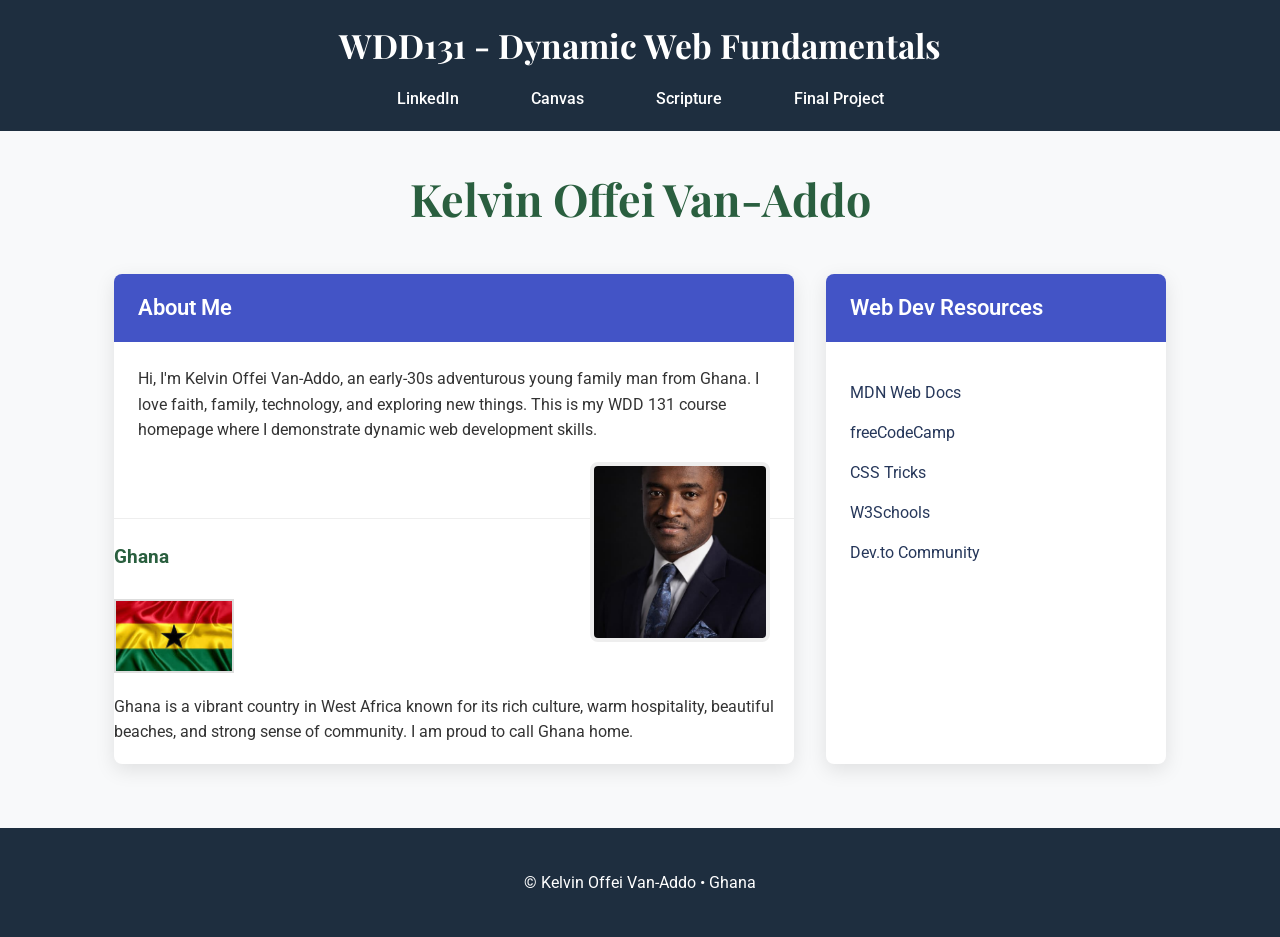
==== index.html @ b70473e5 "stylesheet update" ====
<!DOCTYPE html>
<html lang="en">

<head>
    <meta charset="UTF-8">
    <meta name="viewport" content="width=device-width, initial-scale=1.0">
    <title>WDD 131 – Dynamic Web Fundamentals – Kelvin Offei Van-Addo</title>
    <meta name="description" content="WDD 131 – Dynamic Web Fundamentals. Kelvin Offei Van-Addo.">
    <meta name="author" content="Kelvin Offei Van-Addo">
    <link rel="stylesheet" href="styles/base.css">
    <script src="getdates.js" defer></script>
    <link
        href="https://fonts.googleapis.com/css2?family=Playfair+Display:wght@700&family=Roboto:wght@400;500&display=swap"
        rel="stylesheet">
</head>

<body>
    <header>
        <h1 class="course-title">WDD131 - Dynamic Web Fundamentals</h1>
        <nav>
            <ul>
                <li><a href="https://www.linkedin.com/in/kelvin-o-van-addo-b3ab91188/" target="_blank">LinkedIn</a></li>
                <li><a href="https://byupw.instructure.com/" target="_blank">Canvas</a></li>
                <li><a href="https://www.churchofjesuschrist.org/study/scriptures/bofm/alma/37?lang=eng&id=p37#p37"
                        target="_blank">Scripture</a></li>
                <li><a href="#">Final Project</a></li>
            </ul>
        </nav>
    </header>

    <main>
        <h2 class="name">Kelvin Offei Van-Addo</h2>

        <div class="content-grid">
            <!-- Left Card - About Me -->
            <section class="card about-card">
                <div class="card-header">About Me</div>
                <div class="card-body">
                    <p>Hi, I'm Kelvin Offei Van-Addo, an early-30s adventurous young family man from Ghana. I love
                        faith, family, technology, and exploring new things. This is my WDD 131 course homepage where I
                        demonstrate dynamic web development skills.</p>

                    <img src="images/myself.jpg" alt="Kelvin Offei Van-Addo" class="profile-img">
                </div>

                <!-- Location Section -->
                <div class="location-section">
                    <h3>Ghana</h3>
                    <img src="images/ghana_flag.jpg" alt="Ghana Flag" class="flag-img">
                    <p>Ghana is a vibrant country in West Africa known for its rich culture, warm hospitality, beautiful
                        beaches, and strong sense of community. I am proud to call Ghana home.</p>
                </div>
            </section>

            <!-- Right Card - Resources -->
            <section class="card resources-card">
                <div class="card-header">Web Dev Resources</div>
                <div class="card-body">
                    <ul>
                        <li><a href="https://developer.mozilla.org/" target="_blank">MDN Web Docs</a></li>
                        <li><a href="https://www.freecodecamp.org/" target="_blank">freeCodeCamp</a></li>
                        <li><a href="https://css-tricks.com/" target="_blank">CSS Tricks</a></li>
                        <li><a href="https://www.w3schools.com/" target="_blank">W3Schools</a></li>
                        <li><a href="https://dev.to/" target="_blank">Dev.to Community</a></li>
                    </ul>
                </div>
            </section>
        </div>
    </main>

    <footer>
        <p>&copy; <span id="currentyear"></span> Kelvin Offei Van-Addo • Ghana</p>
        <p id="lastModified"></p>
    </footer>
</body>

</html>
---- styles/base.css ----
:root {
    --green-dark: #1e2e3f;
    --green-header: #2a5f3f;
    --green-accent: #4354c6;
}

* {
    margin: 0;
    padding: 0;
    box-sizing: border-box;
}

body {
    font-family: 'Roboto', sans-serif;
    background-color: #f8f9fa;
    color: #333;
    line-height: 1.6;
}

header {
    background-color: var(--green-dark);
    color: white;
    text-align: center;
    padding: 1.2rem 0;
}

.course-title {
    font-family: 'Playfair Display', serif;
    font-size: 2.1rem;
    margin-bottom: 0.8rem;
}

nav ul {
    list-style: none;
    display: flex;
    justify-content: center;
    gap: 2.5rem;
    flex-wrap: wrap;
}

nav a {
    color: white;
    text-decoration: none;
    font-weight: 500;
    padding: 0.5rem 1rem;
    transition: color 0.3s;
}

nav a:hover {
    color: #ffd700;
}

.name {
    text-align: center;
    font-family: 'Playfair Display', serif;
    font-size: 2.8rem;
    color: var(--green-header);
    margin: 2rem 0 2.5rem;
}

.content-grid {
    max-width: 1100px;
    margin: 0 auto;
    padding: 0 1.5rem;
    display: grid;
    grid-template-columns: 2fr 1fr;
    gap: 2rem;
}

.card {
    background: white;
    border-radius: 8px;
    box-shadow: 0 6px 20px rgba(0, 0, 0, 0.1);
    overflow: hidden;
}

.card-header {
    background-color: var(--green-accent);
    color: white;
    padding: 1rem 1.5rem;
    font-size: 1.4rem;
    font-weight: 600;
}

.card-body {
    padding: 1.5rem;
}

.about-card p {
    margin-bottom: 1.2rem;
}

.profile-img {
    float: right;
    width: 180px;
    height: 180px;
    object-fit: cover;
    border-radius: 8px;
    margin: 0 0 1rem 1.5rem;
    border: 4px solid #eee;
}

.location-section {
    margin-top: 2rem;
    padding-top: 1.5rem;
    border-top: 1px solid #eee;
}

.location-section h3 {
    margin-bottom: 0.8rem;
    color: var(--green-header);
}

.flag-img {
    width: 120px;
    height: auto;
    border: 2px solid #ddd;
    margin: 0.8rem 0;
}

.resources-card ul {
    list-style: none;
}

.resources-card li {
    margin: 0.9rem 0;
}

.resources-card a {
    color: #26375a;
    text-decoration: none;
}

.resources-card a:hover {
    text-decoration: underline;
    color: var(--green-accent);
}

footer {
    background-color: var(--green-dark);
    color: white;
    text-align: center;
    padding: 2rem 1rem;
    margin-top: 4rem;
}

footer p {
    margin: 0.6rem 0;
}

/* Responsive */
@media (max-width: 768px) {
    .content-grid {
        grid-template-columns: 1fr;
    }

    nav ul {
        gap: 1.5rem;
    }
}
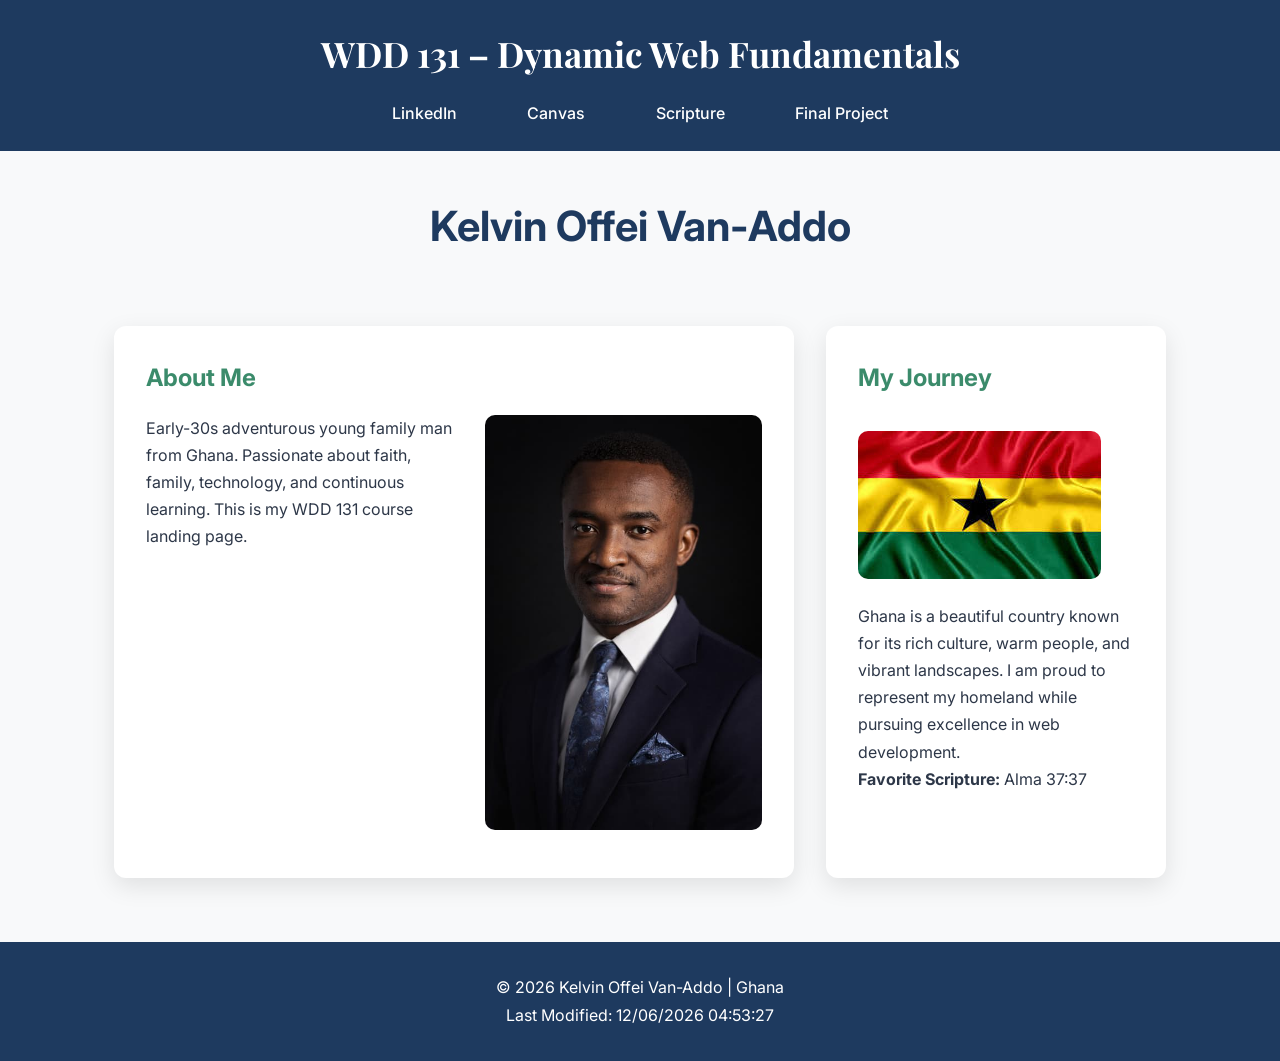
==== commit 4f464eba: "redid everything" ====
--- a/index.html
+++ b/index.html
@@ -5,18 +5,20 @@
     <meta charset="UTF-8">
     <meta name="viewport" content="width=device-width, initial-scale=1.0">
     <title>WDD 131 – Dynamic Web Fundamentals – Kelvin Offei Van-Addo</title>
-    <meta name="description" content="WDD 131 – Dynamic Web Fundamentals. Kelvin Offei Van-Addo.">
+    <meta name="description"
+        content="WDD 131 – Dynamic Web Fundamentals. Kelvin Offei Van-Addo. Personal course homepage for an adventurous young family man learning dynamic web development.">
     <meta name="author" content="Kelvin Offei Van-Addo">
+
     <link rel="stylesheet" href="styles/base.css">
-    <script src="getdates.js" defer></script>
+    <script src="scripts/getdates.js" defer></script>
     <link
-        href="https://fonts.googleapis.com/css2?family=Playfair+Display:wght@700&family=Roboto:wght@400;500&display=swap"
+        href="https://fonts.googleapis.com/css2?family=Inter:wght@400;500;600&family=Playfair+Display:wght@700&display=swap"
         rel="stylesheet">
 </head>
 
 <body>
     <header>
-        <h1 class="course-title">WDD131 - Dynamic Web Fundamentals</h1>
+        <span id="course-title">WDD 131 – Dynamic Web Fundamentals</span>
         <nav>
             <ul>
                 <li><a href="https://www.linkedin.com/in/kelvin-o-van-addo-b3ab91188/" target="_blank">LinkedIn</a></li>
@@ -29,47 +31,26 @@
     </header>
 
     <main>
-        <h2 class="name">Kelvin Offei Van-Addo</h2>
+        <h1>Kelvin Offei Van-Addo</h1>
 
-        <div class="content-grid">
-            <!-- Left Card - About Me -->
-            <section class="card about-card">
-                <div class="card-header">About Me</div>
-                <div class="card-body">
-                    <p>Hi, I'm Kelvin Offei Van-Addo, an early-30s adventurous young family man from Ghana. I love
-                        faith, family, technology, and exploring new things. This is my WDD 131 course homepage where I
-                        demonstrate dynamic web development skills.</p>
+        <section class="card">
+            <h2>About Me</h2>
+            <img src="images/myself.jpg" alt="Kelvin Offei Van-Addo" class="profile-img">
+            <p>Early-30s adventurous young family man from Ghana. Passionate about faith, family, technology, and
+                continuous learning. This is my WDD 131 course landing page.</p>
+        </section>
 
-                    <img src="images/myself.jpg" alt="Kelvin Offei Van-Addo" class="profile-img">
-                </div>
-
-                <!-- Location Section -->
-                <div class="location-section">
-                    <h3>Ghana</h3>
-                    <img src="images/ghana_flag.jpg" alt="Ghana Flag" class="flag-img">
-                    <p>Ghana is a vibrant country in West Africa known for its rich culture, warm hospitality, beautiful
-                        beaches, and strong sense of community. I am proud to call Ghana home.</p>
-                </div>
-            </section>
-
-            <!-- Right Card - Resources -->
-            <section class="card resources-card">
-                <div class="card-header">Web Dev Resources</div>
-                <div class="card-body">
-                    <ul>
-                        <li><a href="https://developer.mozilla.org/" target="_blank">MDN Web Docs</a></li>
-                        <li><a href="https://www.freecodecamp.org/" target="_blank">freeCodeCamp</a></li>
-                        <li><a href="https://css-tricks.com/" target="_blank">CSS Tricks</a></li>
-                        <li><a href="https://www.w3schools.com/" target="_blank">W3Schools</a></li>
-                        <li><a href="https://dev.to/" target="_blank">Dev.to Community</a></li>
-                    </ul>
-                </div>
-            </section>
-        </div>
+        <section class="card">
+            <h2>My Journey</h2>
+            <img src="images/ghana_flag.jpg" alt="Ghana Landscape" class="journey-img">
+            <p>Ghana is a beautiful country known for its rich culture, warm people, and vibrant landscapes. I am proud
+                to represent my homeland while pursuing excellence in web development.</p>
+            <p><strong>Favorite Scripture:</strong> Alma 37:37</p>
+        </section>
     </main>
 
     <footer>
-        <p>&copy; <span id="currentyear"></span> Kelvin Offei Van-Addo • Ghana</p>
+        <p>&copy; <span id="currentyear"></span> Kelvin Offei Van-Addo | Ghana</p>
         <p id="lastModified"></p>
     </footer>
 </body>
--- a/styles/base.css
+++ b/styles/base.css
@@ -1,7 +1,6 @@
 :root {
-    --green-dark: #1e2e3f;
-    --green-header: #2a5f3f;
-    --green-accent: #4354c6;
+    --primary: #1e3a5f;
+    --accent: #3b8b6b;
 }
 
 * {
@@ -11,30 +10,32 @@
 }
 
 body {
-    font-family: 'Roboto', sans-serif;
+    font-family: 'Inter', sans-serif;
     background-color: #f8f9fa;
-    color: #333;
-    line-height: 1.6;
+    color: #2d3748;
+    line-height: 1.7;
 }
 
 header {
-    background-color: var(--green-dark);
+    background-color: var(--primary);
     color: white;
     text-align: center;
-    padding: 1.2rem 0;
+    padding: 1.5rem 1rem;
 }
 
-.course-title {
+#course-title {
+    display: block;
     font-family: 'Playfair Display', serif;
-    font-size: 2.1rem;
-    margin-bottom: 0.8rem;
+    font-size: 2.2rem;
+    font-weight: 700;
+    margin-bottom: 1rem;
 }
 
 nav ul {
     list-style: none;
     display: flex;
     justify-content: center;
-    gap: 2.5rem;
+    gap: 2rem;
     flex-wrap: wrap;
 }
 
@@ -42,119 +43,74 @@
     color: white;
     text-decoration: none;
     font-weight: 500;
-    padding: 0.5rem 1rem;
-    transition: color 0.3s;
+    padding: 0.6rem 1.2rem;
+    border-radius: 6px;
+    transition: all 0.3s ease;
 }
 
 nav a:hover {
-    color: #ffd700;
+    background-color: var(--accent);
+    transform: translateY(-2px);
 }
 
-.name {
-    text-align: center;
-    font-family: 'Playfair Display', serif;
-    font-size: 2.8rem;
-    color: var(--green-header);
-    margin: 2rem 0 2.5rem;
-}
-
-.content-grid {
+main {
     max-width: 1100px;
-    margin: 0 auto;
+    margin: 2.5rem auto;
     padding: 0 1.5rem;
     display: grid;
     grid-template-columns: 2fr 1fr;
     gap: 2rem;
 }
 
+h1 {
+    grid-column: 1 / -1;
+    text-align: center;
+    font-size: 2.6rem;
+    color: var(--primary);
+    margin-bottom: 2rem;
+}
+
 .card {
     background: white;
-    border-radius: 8px;
-    box-shadow: 0 6px 20px rgba(0, 0, 0, 0.1);
-    overflow: hidden;
+    border-radius: 12px;
+    padding: 2rem;
+    box-shadow: 0 8px 25px rgba(0, 0, 0, 0.1);
 }
 
-.card-header {
-    background-color: var(--green-accent);
-    color: white;
-    padding: 1rem 1.5rem;
-    font-size: 1.4rem;
-    font-weight: 600;
+.card h2 {
+    color: var(--accent);
+    margin-bottom: 1rem;
 }
 
-.card-body {
-    padding: 1.5rem;
-}
-
-.about-card p {
-    margin-bottom: 1.2rem;
+.profile-img,
+.journey-img {
+    max-width: 100%;
+    border-radius: 10px;
+    margin: 1rem 0;
 }
 
 .profile-img {
     float: right;
-    width: 180px;
-    height: 180px;
-    object-fit: cover;
-    border-radius: 8px;
+    width: 45%;
     margin: 0 0 1rem 1.5rem;
-    border: 4px solid #eee;
-}
-
-.location-section {
-    margin-top: 2rem;
-    padding-top: 1.5rem;
-    border-top: 1px solid #eee;
-}
-
-.location-section h3 {
-    margin-bottom: 0.8rem;
-    color: var(--green-header);
-}
-
-.flag-img {
-    width: 120px;
-    height: auto;
-    border: 2px solid #ddd;
-    margin: 0.8rem 0;
-}
-
-.resources-card ul {
-    list-style: none;
-}
-
-.resources-card li {
-    margin: 0.9rem 0;
-}
-
-.resources-card a {
-    color: #26375a;
-    text-decoration: none;
-}
-
-.resources-card a:hover {
-    text-decoration: underline;
-    color: var(--green-accent);
 }
 
 footer {
-    background-color: var(--green-dark);
+    background-color: var(--primary);
     color: white;
     text-align: center;
     padding: 2rem 1rem;
     margin-top: 4rem;
 }
 
-footer p {
-    margin: 0.6rem 0;
-}
-
 /* Responsive */
 @media (max-width: 768px) {
-    .content-grid {
+    main {
         grid-template-columns: 1fr;
     }
 
-    nav ul {
-        gap: 1.5rem;
+    .profile-img {
+        float: none;
+        width: 100%;
     }
 }
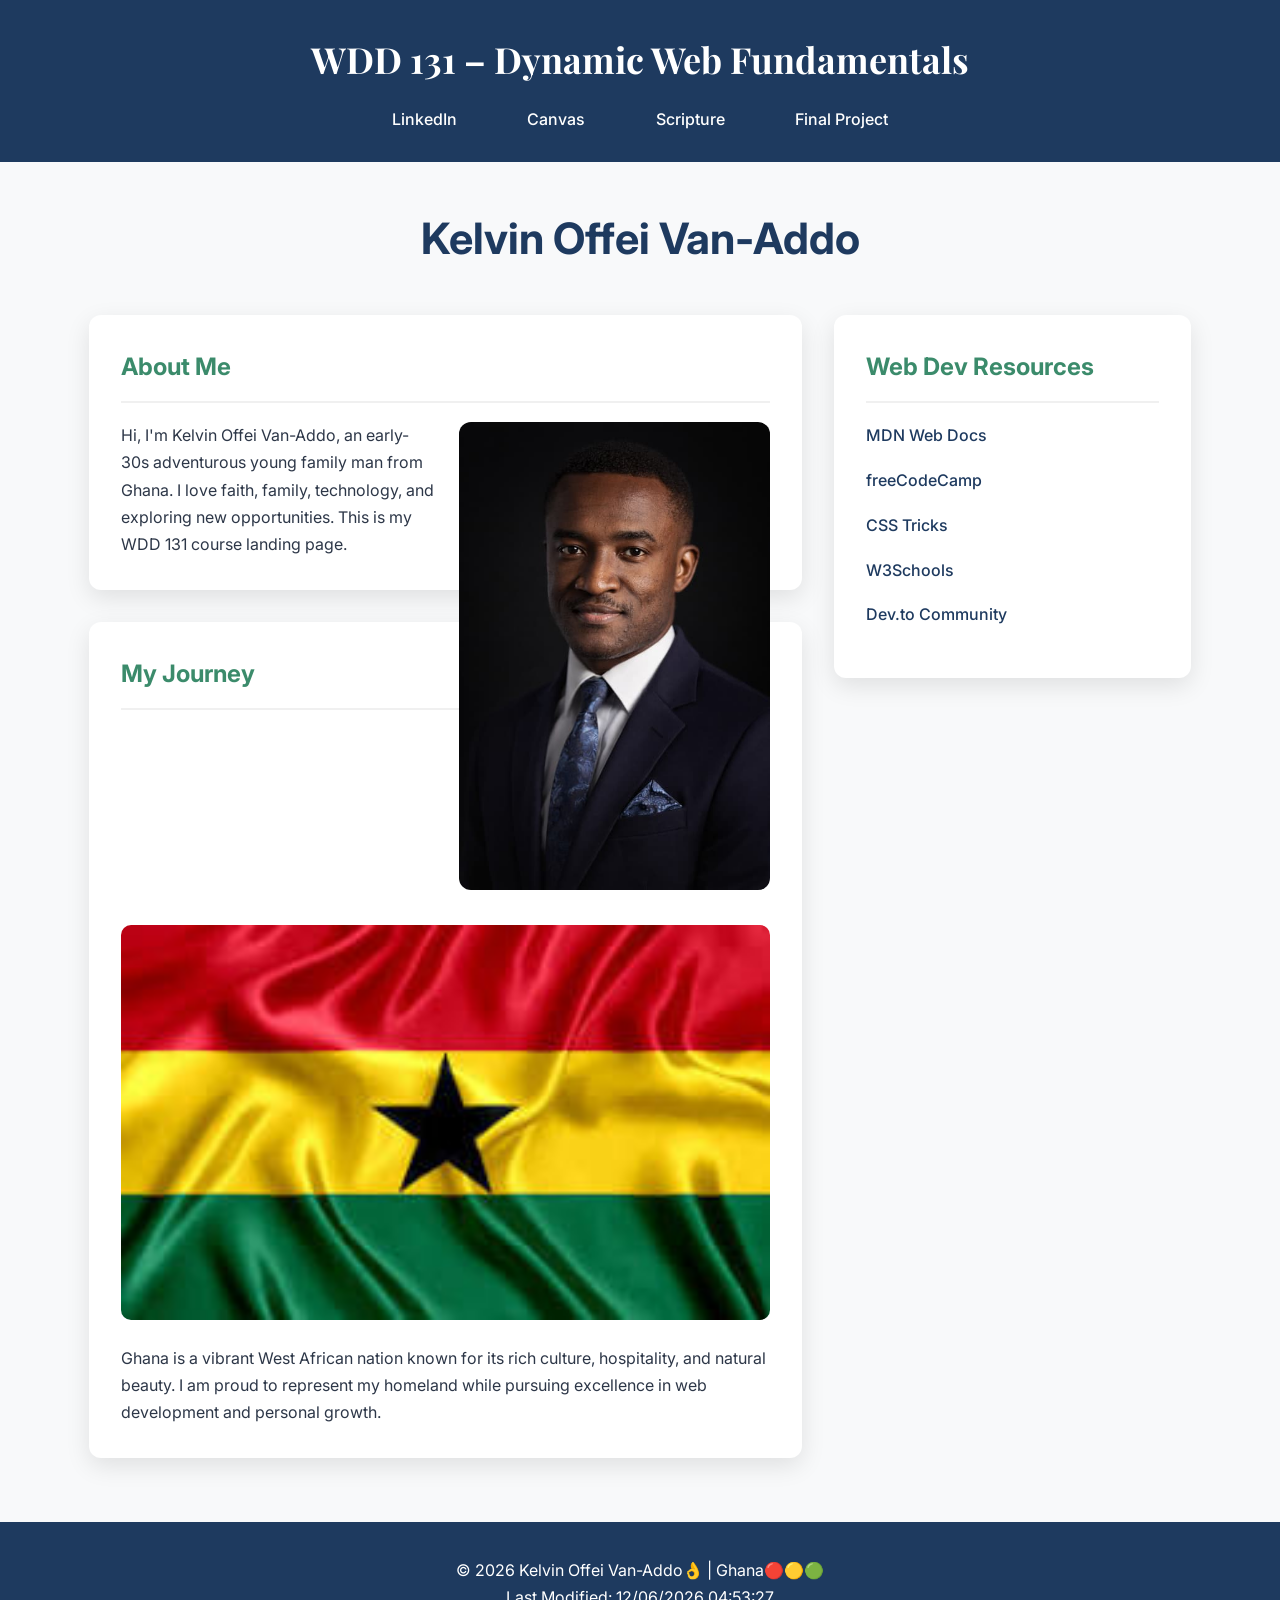
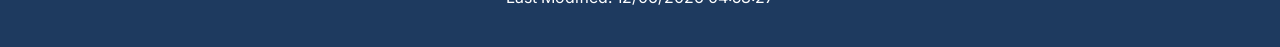
==== commit 79c2e3e6: "redo2" ====
--- a/index.html
+++ b/index.html
@@ -33,24 +33,45 @@
     <main>
         <h1>Kelvin Offei Van-Addo</h1>
 
-        <section class="card">
-            <h2>About Me</h2>
-            <img src="images/myself.jpg" alt="Kelvin Offei Van-Addo" class="profile-img">
-            <p>Early-30s adventurous young family man from Ghana. Passionate about faith, family, technology, and
-                continuous learning. This is my WDD 131 course landing page.</p>
-        </section>
+        <div class="content-grid">
+            <!-- Left Column - Wider -->
+            <div class="left-column">
+                <section class="card">
+                    <h2>About Me</h2>
+                    <img src="images/myself.jpg" alt="Kelvin Offei Van-Addo" class="profile-img">
+                    <p>Hi, I'm Kelvin Offei Van-Addo, an early-30s adventurous young family man from Ghana. I love
+                        faith, family, technology, and exploring new opportunities. This is my WDD 131 course landing
+                        page.</p>
+                </section>
 
-        <section class="card">
-            <h2>My Journey</h2>
-            <img src="images/ghana_flag.jpg" alt="Ghana Landscape" class="journey-img">
-            <p>Ghana is a beautiful country known for its rich culture, warm people, and vibrant landscapes. I am proud
-                to represent my homeland while pursuing excellence in web development.</p>
-            <p><strong>Favorite Scripture:</strong> Alma 37:37</p>
-        </section>
+                <section class="card">
+                    <h2>My Journey</h2>
+                    <img src="images/ghana_flag.jpg" alt="Ghana Flag" class="journey-img">
+                    <p>Ghana is a vibrant West African nation known for its rich culture, hospitality, and natural
+                        beauty. I am proud to represent my homeland while pursuing excellence in web development and
+                        personal growth.</p>
+                </section>
+                
+            </div>
+
+            <!-- Right Column - Web Dev Resources -->
+            <div class="right-column">
+                <section class="card resources-card">
+                    <h2>Web Dev Resources</h2>
+                    <ul>
+                        <li><a href="https://developer.mozilla.org/" target="_blank">MDN Web Docs</a></li>
+                        <li><a href="https://www.freecodecamp.org/" target="_blank">freeCodeCamp</a></li>
+                        <li><a href="https://css-tricks.com/" target="_blank">CSS Tricks</a></li>
+                        <li><a href="https://www.w3schools.com/" target="_blank">W3Schools</a></li>
+                        <li><a href="https://dev.to/" target="_blank">Dev.to Community</a></li>
+                    </ul>
+                </section>
+            </div>
+        </div>
     </main>
 
     <footer>
-        <p>&copy; <span id="currentyear"></span> Kelvin Offei Van-Addo | Ghana</p>
+        <p>&copy; <span id="currentyear"></span> Kelvin Offei Van-Addo👌 | Ghana🔴🟡🟢</p>
         <p id="lastModified"></p>
     </footer>
 </body>
--- a/styles/base.css
+++ b/styles/base.css
@@ -20,13 +20,13 @@
     background-color: var(--primary);
     color: white;
     text-align: center;
-    padding: 1.5rem 1rem;
+    padding: 1.8rem 1rem;
 }
 
 #course-title {
     display: block;
     font-family: 'Playfair Display', serif;
-    font-size: 2.2rem;
+    font-size: 2.25rem;
     font-weight: 700;
     margin-bottom: 1rem;
 }
@@ -54,20 +54,22 @@
 }
 
 main {
-    max-width: 1100px;
+    max-width: 1150px;
     margin: 2.5rem auto;
     padding: 0 1.5rem;
+}
+
+h1 {
+    text-align: center;
+    font-size: 2.7rem;
+    color: var(--primary);
+    margin-bottom: 2.5rem;
+}
+
+.content-grid {
     display: grid;
     grid-template-columns: 2fr 1fr;
     gap: 2rem;
-}
-
-h1 {
-    grid-column: 1 / -1;
-    text-align: center;
-    font-size: 2.6rem;
-    color: var(--primary);
-    margin-bottom: 2rem;
 }
 
 .card {
@@ -75,42 +77,69 @@
     border-radius: 12px;
     padding: 2rem;
     box-shadow: 0 8px 25px rgba(0, 0, 0, 0.1);
+    margin-bottom: 2rem;
+}
+
+.card:last-child {
+    margin-bottom: 0;
 }
 
 .card h2 {
     color: var(--accent);
-    margin-bottom: 1rem;
+    margin-bottom: 1.2rem;
+    padding-bottom: 0.8rem;
+    border-bottom: 2px solid #f0f0f0;
 }
 
-.profile-img,
+.profile-img {
+    float: right;
+    width: 48%;
+    margin: 0 0 1.2rem 1.5rem;
+    border-radius: 12px;
+}
+
 .journey-img {
-    max-width: 100%;
+    width: 100%;
     border-radius: 10px;
     margin: 1rem 0;
 }
 
-.profile-img {
-    float: right;
-    width: 45%;
-    margin: 0 0 1rem 1.5rem;
+.resources-card ul {
+    list-style: none;
+}
+
+.resources-card li {
+    margin: 1.1rem 0;
+}
+
+.resources-card a {
+    color: var(--primary);
+    text-decoration: none;
+    font-weight: 500;
+}
+
+.resources-card a:hover {
+    color: var(--accent);
+    text-decoration: underline;
 }
 
 footer {
     background-color: var(--primary);
     color: white;
     text-align: center;
-    padding: 2rem 1rem;
+    padding: 2.2rem 1rem;
     margin-top: 4rem;
 }
 
 /* Responsive */
 @media (max-width: 768px) {
-    main {
+    .content-grid {
         grid-template-columns: 1fr;
     }
 
     .profile-img {
         float: none;
         width: 100%;
+        margin: 1rem 0;
     }
 }
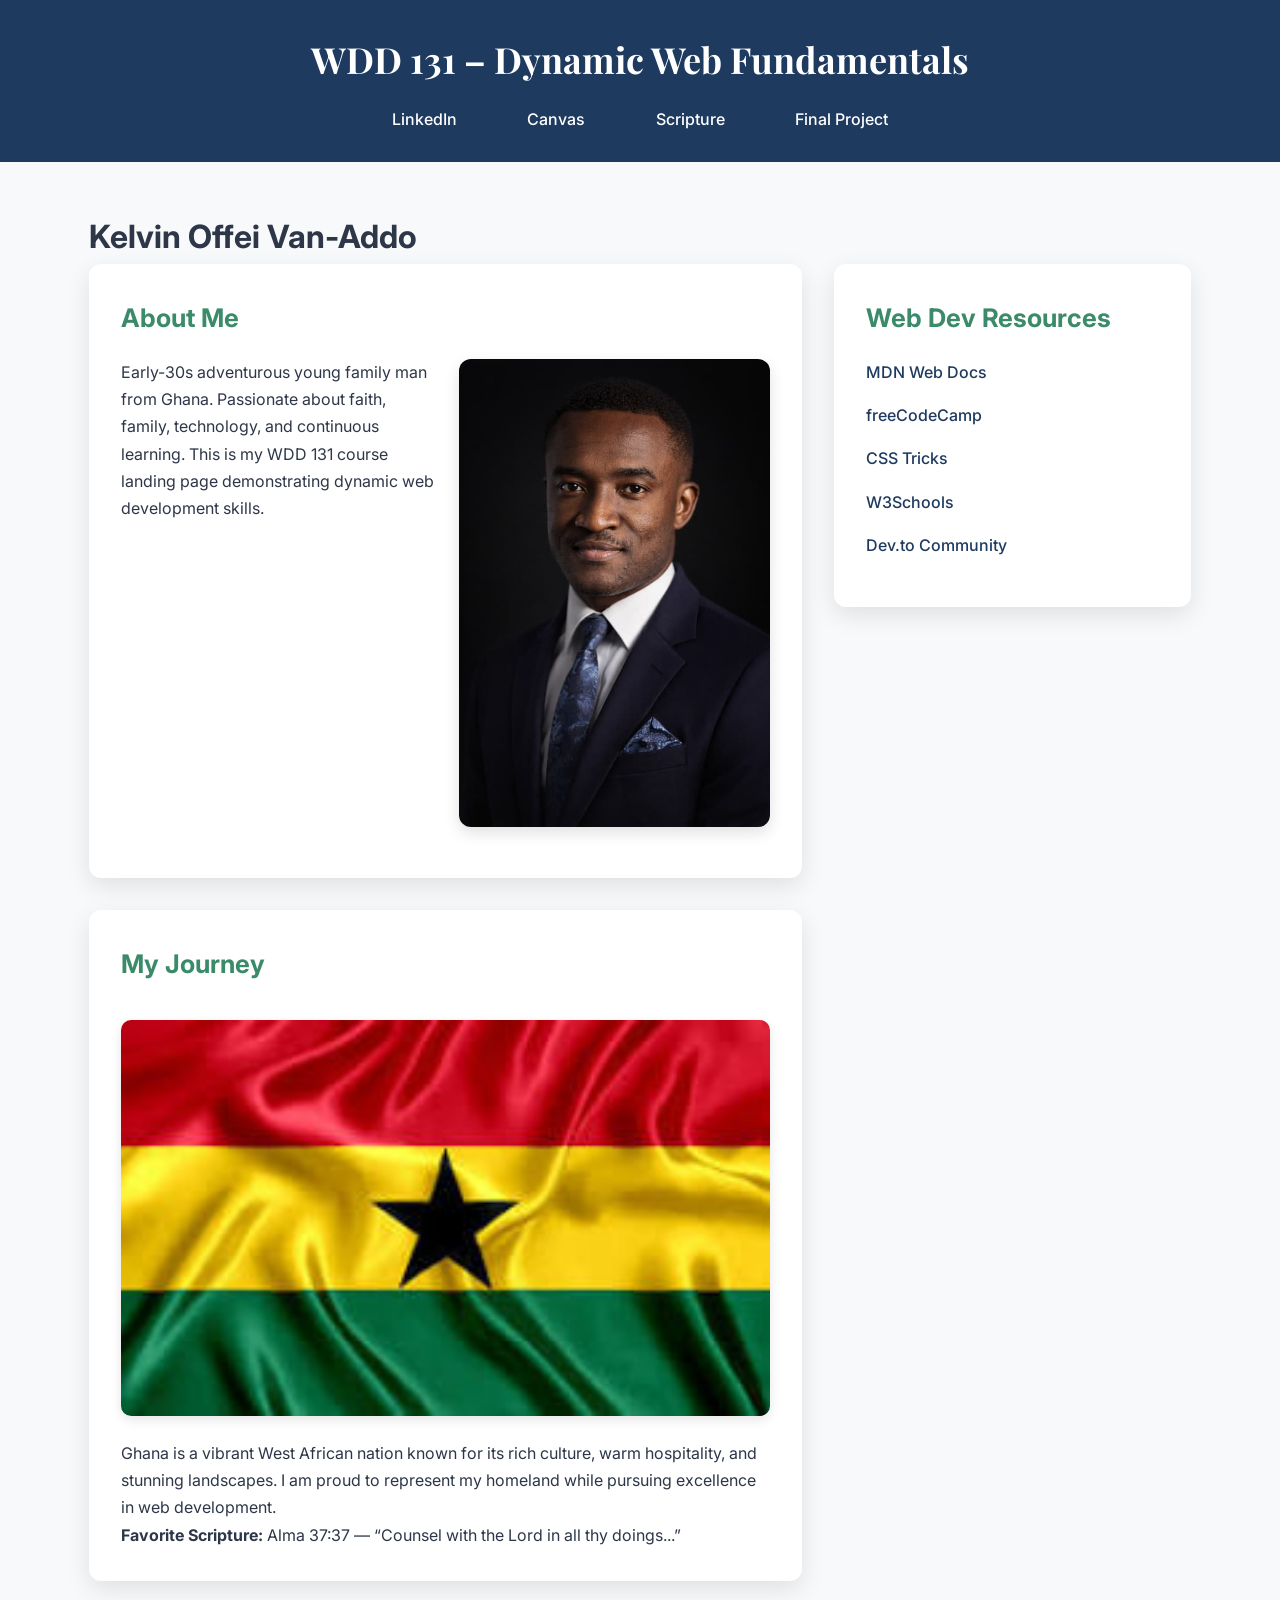
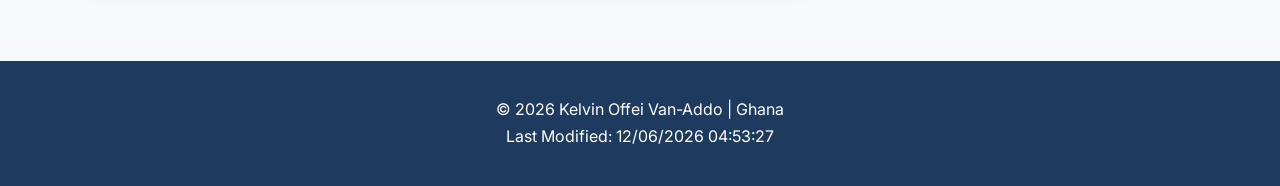
==== commit 7c53df29: "again" ====
--- a/index.html
+++ b/index.html
@@ -6,7 +6,7 @@
     <meta name="viewport" content="width=device-width, initial-scale=1.0">
     <title>WDD 131 – Dynamic Web Fundamentals – Kelvin Offei Van-Addo</title>
     <meta name="description"
-        content="WDD 131 – Dynamic Web Fundamentals. Kelvin Offei Van-Addo. Personal course homepage for an adventurous young family man learning dynamic web development.">
+        content="WDD 131 – Dynamic Web Fundamentals. Kelvin Offei Van-Addo. Personal course homepage for an adventurous young family man.">
     <meta name="author" content="Kelvin Offei Van-Addo">
 
     <link rel="stylesheet" href="styles/base.css">
@@ -34,27 +34,28 @@
         <h1>Kelvin Offei Van-Addo</h1>
 
         <div class="content-grid">
-            <!-- Left Column - Wider -->
+            <!-- Left Wide Column -->
             <div class="left-column">
-                <section class="card">
+                <section class="card about-card">
                     <h2>About Me</h2>
                     <img src="images/myself.jpg" alt="Kelvin Offei Van-Addo" class="profile-img">
-                    <p>Hi, I'm Kelvin Offei Van-Addo, an early-30s adventurous young family man from Ghana. I love
-                        faith, family, technology, and exploring new opportunities. This is my WDD 131 course landing
-                        page.</p>
+                    <p>Early-30s adventurous young family man from Ghana. Passionate about faith, family, technology,
+                        and continuous learning. This is my WDD 131 course landing page demonstrating dynamic web
+                        development skills.</p>
                 </section>
 
-                <section class="card">
+                <section class="card journey-card">
                     <h2>My Journey</h2>
                     <img src="images/ghana_flag.jpg" alt="Ghana Flag" class="journey-img">
-                    <p>Ghana is a vibrant West African nation known for its rich culture, hospitality, and natural
-                        beauty. I am proud to represent my homeland while pursuing excellence in web development and
-                        personal growth.</p>
+                    <p>Ghana is a vibrant West African nation known for its rich culture, warm hospitality, and stunning
+                        landscapes. I am proud to represent my homeland while pursuing excellence in web development.
+                    </p>
+                    <p><strong>Favorite Scripture:</strong> Alma 37:37 — “Counsel with the Lord in all thy doings...”
+                    </p>
                 </section>
-                
             </div>
 
-            <!-- Right Column - Web Dev Resources -->
+            <!-- Right Narrow Column - Web Dev Resources -->
             <div class="right-column">
                 <section class="card resources-card">
                     <h2>Web Dev Resources</h2>
@@ -71,7 +72,7 @@
     </main>
 
     <footer>
-        <p>&copy; <span id="currentyear"></span> Kelvin Offei Van-Addo👌 | Ghana🔴🟡🟢</p>
+        <p>&copy; <span id="currentyear"></span> Kelvin Offei Van-Addo | Ghana</p>
         <p id="lastModified"></p>
     </footer>
 </body>
--- a/styles/base.css
+++ b/styles/base.css
@@ -55,15 +55,8 @@
 
 main {
     max-width: 1150px;
-    margin: 2.5rem auto;
+    margin: 3rem auto;
     padding: 0 1.5rem;
-}
-
-h1 {
-    text-align: center;
-    font-size: 2.7rem;
-    color: var(--primary);
-    margin-bottom: 2.5rem;
 }
 
 .content-grid {
@@ -72,36 +65,40 @@
     gap: 2rem;
 }
 
+.left-column {
+    display: flex;
+    flex-direction: column;
+    gap: 2rem;
+}
+
 .card {
     background: white;
     border-radius: 12px;
     padding: 2rem;
     box-shadow: 0 8px 25px rgba(0, 0, 0, 0.1);
-    margin-bottom: 2rem;
-}
-
-.card:last-child {
-    margin-bottom: 0;
 }
 
 .card h2 {
     color: var(--accent);
     margin-bottom: 1.2rem;
-    padding-bottom: 0.8rem;
-    border-bottom: 2px solid #f0f0f0;
+    font-size: 1.6rem;
 }
 
 .profile-img {
     float: right;
     width: 48%;
+    height: auto;
+    border-radius: 12px;
     margin: 0 0 1.2rem 1.5rem;
-    border-radius: 12px;
+    box-shadow: 0 6px 15px rgba(0, 0, 0, 0.12);
 }
 
 .journey-img {
     width: 100%;
+    height: auto;
     border-radius: 10px;
     margin: 1rem 0;
+    box-shadow: 0 4px 12px rgba(0, 0, 0, 0.1);
 }
 
 .resources-card ul {
@@ -109,7 +106,7 @@
 }
 
 .resources-card li {
-    margin: 1.1rem 0;
+    margin: 1rem 0;
 }
 
 .resources-card a {
@@ -128,7 +125,7 @@
     color: white;
     text-align: center;
     padding: 2.2rem 1rem;
-    margin-top: 4rem;
+    margin-top: 5rem;
 }
 
 /* Responsive */
@@ -140,6 +137,6 @@
     .profile-img {
         float: none;
         width: 100%;
-        margin: 1rem 0;
+        margin: 0 0 1.5rem 0;
     }
 }
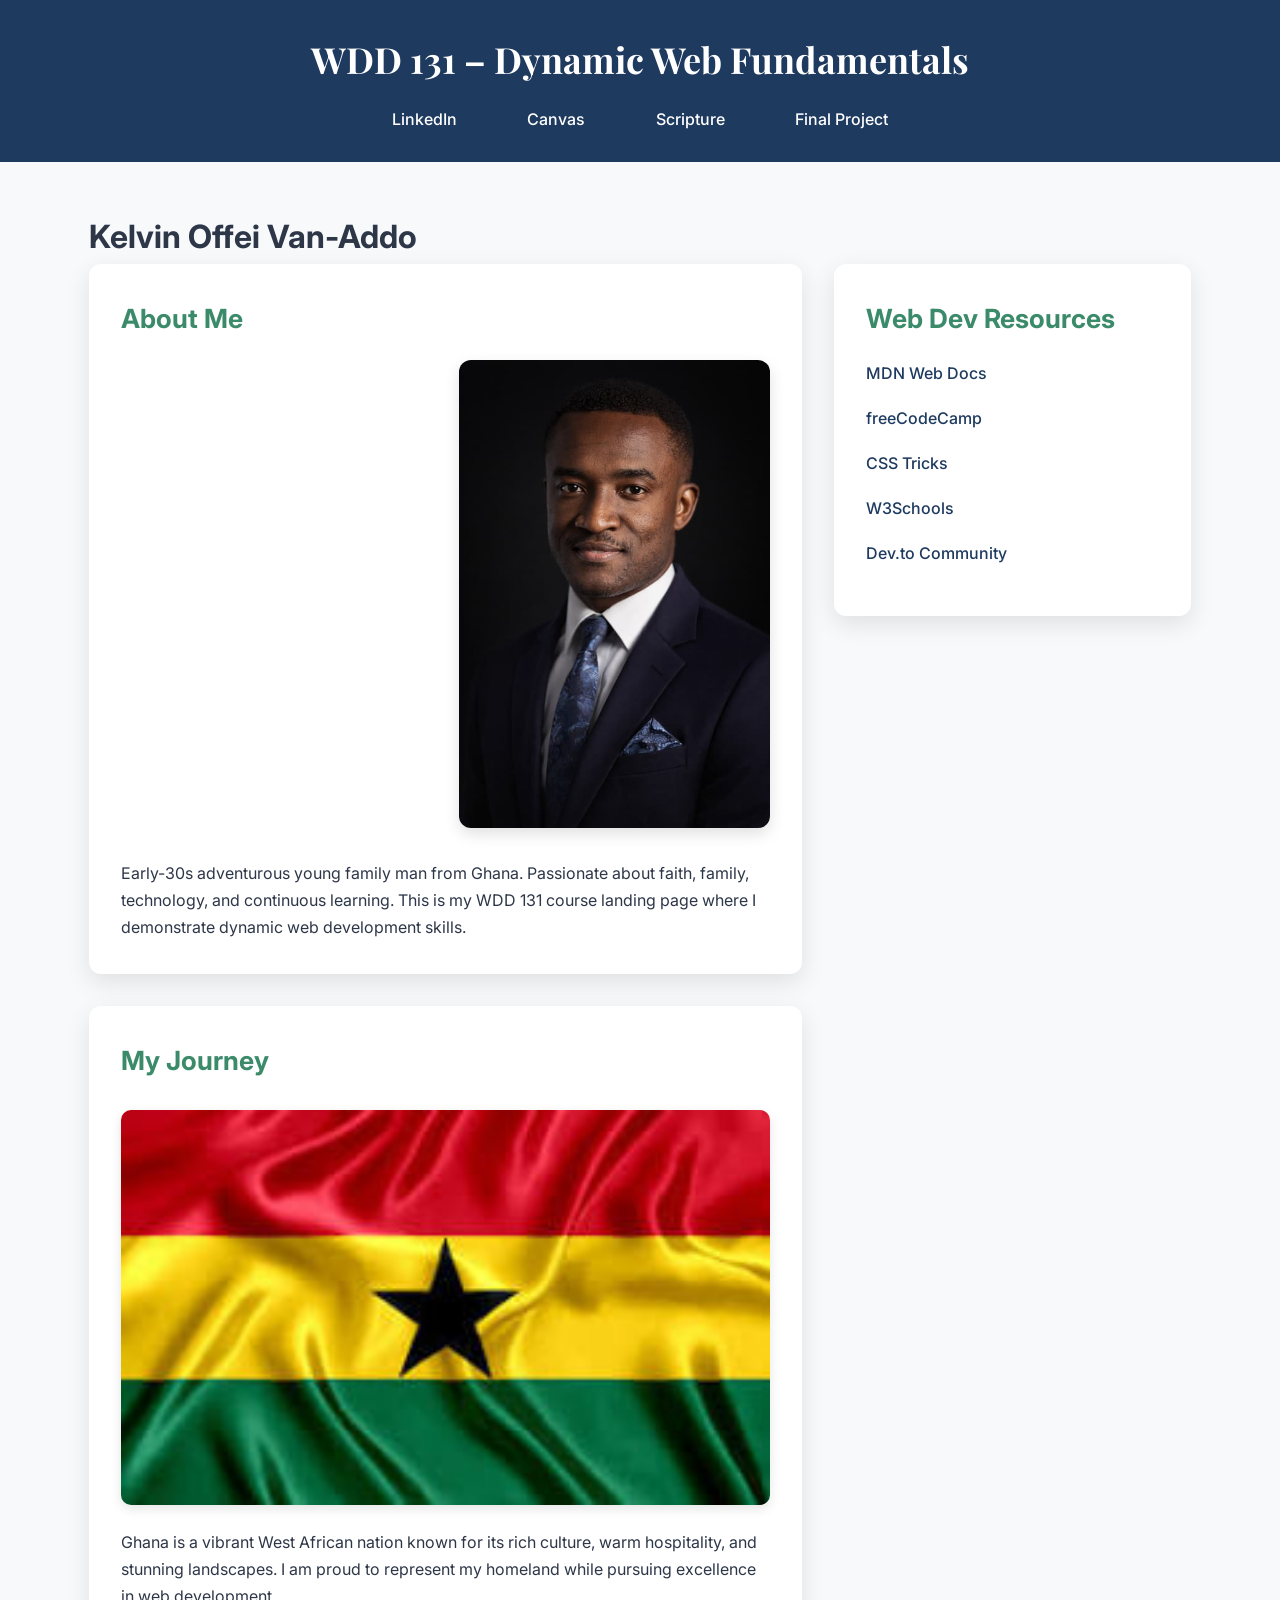
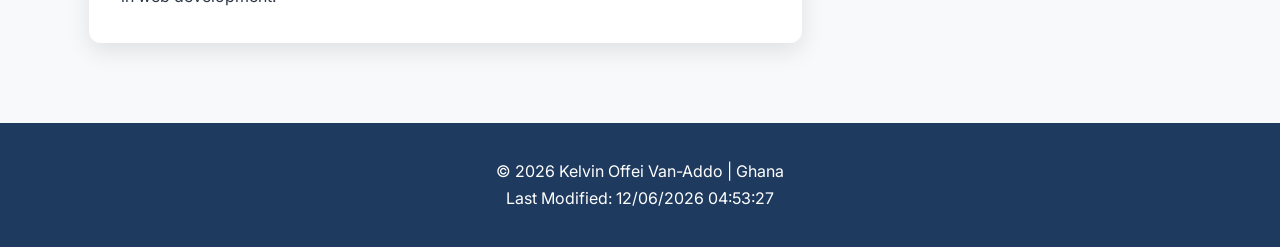
==== commit e1783e2d: "lastly" ====
--- a/index.html
+++ b/index.html
@@ -38,24 +38,26 @@
             <div class="left-column">
                 <section class="card about-card">
                     <h2>About Me</h2>
-                    <img src="images/myself.jpg" alt="Kelvin Offei Van-Addo" class="profile-img">
-                    <p>Early-30s adventurous young family man from Ghana. Passionate about faith, family, technology,
-                        and continuous learning. This is my WDD 131 course landing page demonstrating dynamic web
-                        development skills.</p>
+                    <div class="section-content">
+                        <img src="images/myself.jpg" alt="Kelvin Offei Van-Addo" class="profile-img">
+                        <p>Early-30s adventurous young family man from Ghana. Passionate about faith, family,
+                            technology, and continuous learning. This is my WDD 131 course landing page where I
+                            demonstrate dynamic web development skills.</p>
+                    </div>
                 </section>
 
                 <section class="card journey-card">
                     <h2>My Journey</h2>
-                    <img src="images/ghana_flag.jpg" alt="Ghana Flag" class="journey-img">
-                    <p>Ghana is a vibrant West African nation known for its rich culture, warm hospitality, and stunning
-                        landscapes. I am proud to represent my homeland while pursuing excellence in web development.
-                    </p>
-                    <p><strong>Favorite Scripture:</strong> Alma 37:37 — “Counsel with the Lord in all thy doings...”
-                    </p>
+                    <div class="section-content">
+                        <img src="images/ghana_flag.jpg" alt="Ghana Flag" class="journey-img">
+                        <p>Ghana is a vibrant West African nation known for its rich culture, warm hospitality, and
+                            stunning landscapes. I am proud to represent my homeland while pursuing excellence in web
+                            development.</p>
+                    </div>
                 </section>
             </div>
 
-            <!-- Right Narrow Column - Web Dev Resources -->
+            <!-- Right Narrow Column -->
             <div class="right-column">
                 <section class="card resources-card">
                     <h2>Web Dev Resources</h2>
--- a/styles/base.css
+++ b/styles/base.css
@@ -81,24 +81,30 @@
 .card h2 {
     color: var(--accent);
     margin-bottom: 1.2rem;
-    font-size: 1.6rem;
+    font-size: 1.65rem;
+}
+
+.section-content {
+    display: flex;
+    flex-direction: column;
+    gap: 1rem;
 }
 
 .profile-img {
-    float: right;
     width: 48%;
     height: auto;
     border-radius: 12px;
-    margin: 0 0 1.2rem 1.5rem;
+    align-self: flex-end;
     box-shadow: 0 6px 15px rgba(0, 0, 0, 0.12);
+    margin-bottom: 1rem;
 }
 
 .journey-img {
     width: 100%;
     height: auto;
     border-radius: 10px;
-    margin: 1rem 0;
     box-shadow: 0 4px 12px rgba(0, 0, 0, 0.1);
+    margin: 0.5rem 0;
 }
 
 .resources-card ul {
@@ -106,7 +112,7 @@
 }
 
 .resources-card li {
-    margin: 1rem 0;
+    margin: 1.1rem 0;
 }
 
 .resources-card a {
@@ -135,8 +141,7 @@
     }
 
     .profile-img {
-        float: none;
         width: 100%;
-        margin: 0 0 1.5rem 0;
+        align-self: center;
     }
 }
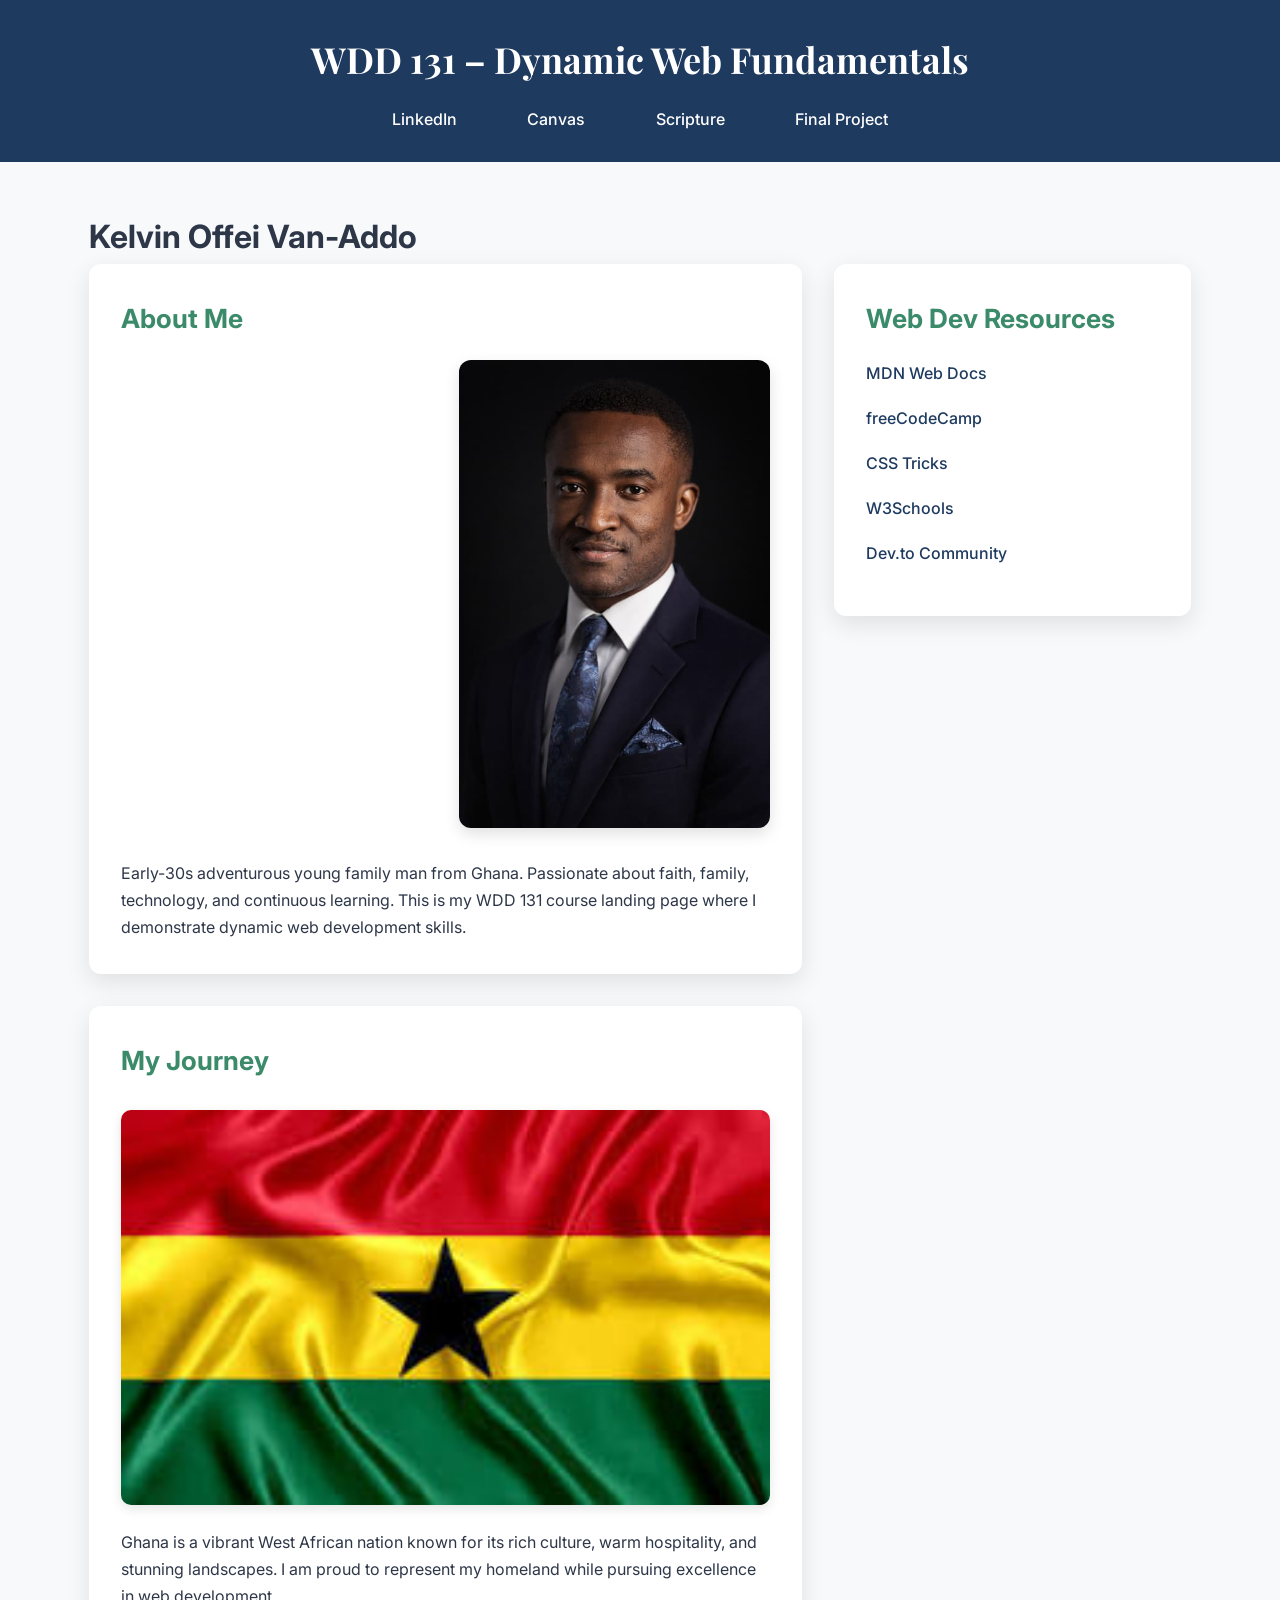
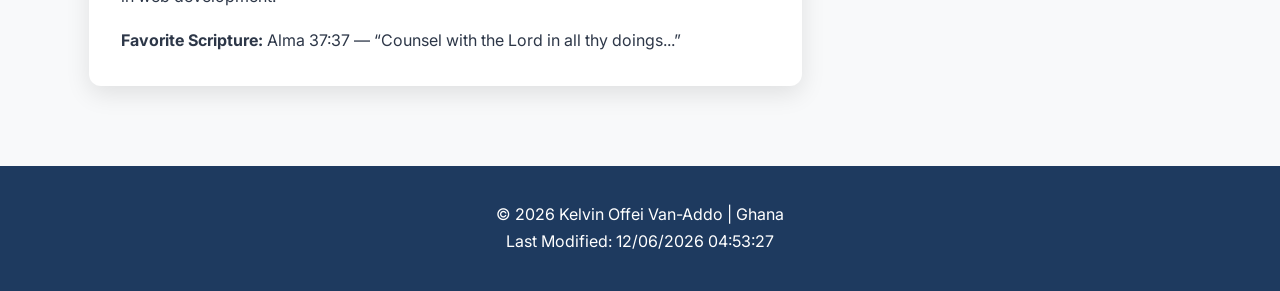
==== commit b87a1383: "finalement" ====
--- a/index.html
+++ b/index.html
@@ -6,14 +6,18 @@
     <meta name="viewport" content="width=device-width, initial-scale=1.0">
     <title>WDD 131 – Dynamic Web Fundamentals – Kelvin Offei Van-Addo</title>
     <meta name="description"
-        content="WDD 131 – Dynamic Web Fundamentals. Kelvin Offei Van-Addo. Personal course homepage for an adventurous young family man.">
+        content="WDD 131 – Dynamic Web Fundamentals. Kelvin Offei Van-Addo. Personal course homepage for an adventurous young family man learning dynamic web development.">
     <meta name="author" content="Kelvin Offei Van-Addo">
+
+    <!-- Google Fonts Preconnect (Required) -->
+    <link rel="preconnect" href="https://fonts.googleapis.com">
+    <link rel="preconnect" href="https://fonts.gstatic.com" crossorigin>
+    <link
+        href="https://fonts.googleapis.com/css2?family=Inter:wght@400;500;600&family=Playfair+Display:wght@700&display=swap"
+        rel="stylesheet">
 
     <link rel="stylesheet" href="styles/base.css">
     <script src="scripts/getdates.js" defer></script>
-    <link
-        href="https://fonts.googleapis.com/css2?family=Inter:wght@400;500;600&family=Playfair+Display:wght@700&display=swap"
-        rel="stylesheet">
 </head>
 
 <body>
@@ -34,7 +38,6 @@
         <h1>Kelvin Offei Van-Addo</h1>
 
         <div class="content-grid">
-            <!-- Left Wide Column -->
             <div class="left-column">
                 <section class="card about-card">
                     <h2>About Me</h2>
@@ -53,11 +56,12 @@
                         <p>Ghana is a vibrant West African nation known for its rich culture, warm hospitality, and
                             stunning landscapes. I am proud to represent my homeland while pursuing excellence in web
                             development.</p>
+                        <p><strong>Favorite Scripture:</strong> Alma 37:37 — “Counsel with the Lord in all thy
+                            doings...”</p>
                     </div>
                 </section>
             </div>
 
-            <!-- Right Narrow Column -->
             <div class="right-column">
                 <section class="card resources-card">
                     <h2>Web Dev Resources</h2>
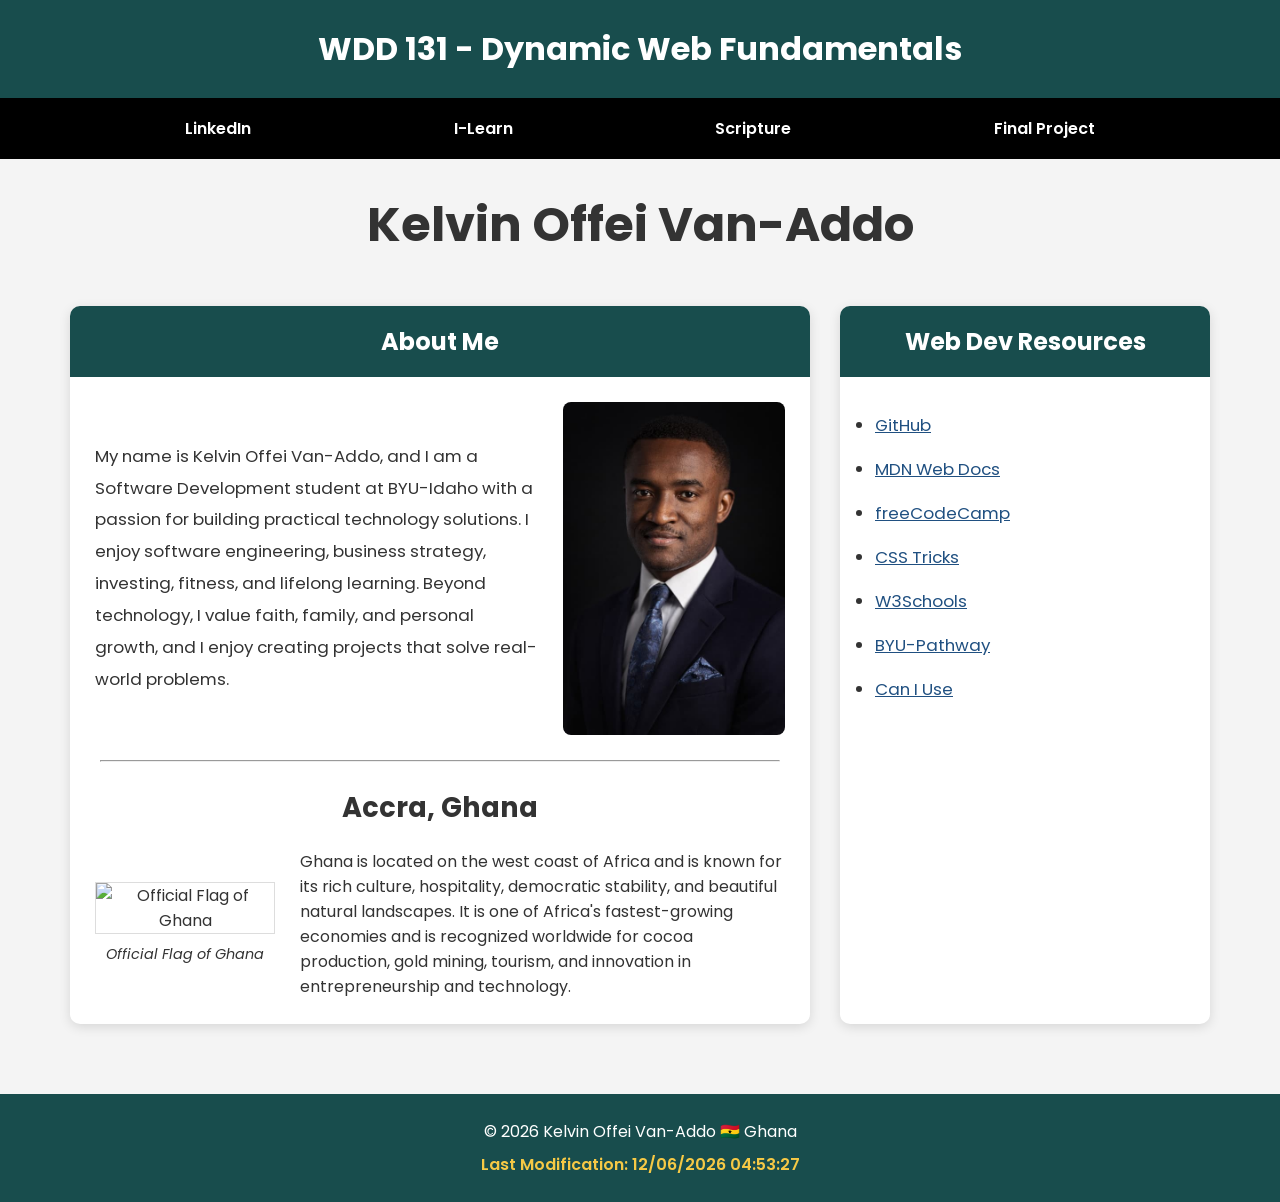
==== commit 0ebdbb70: "updated changes" ====
--- a/index.html
+++ b/index.html
@@ -1,86 +1,140 @@
 <!DOCTYPE html>
-<html lang="en">
+<html lang="en-US">
 
 <head>
     <meta charset="UTF-8">
     <meta name="viewport" content="width=device-width, initial-scale=1.0">
+
     <title>WDD 131 – Dynamic Web Fundamentals – Kelvin Offei Van-Addo</title>
+
     <meta name="description"
-        content="WDD 131 – Dynamic Web Fundamentals. Kelvin Offei Van-Addo. Personal course homepage for an adventurous young family man learning dynamic web development.">
+        content="WDD 131 – Dynamic Web Fundamentals | Kelvin Offei Van-Addo | HTML, CSS, JavaScript, Responsive Web Design">
+
     <meta name="author" content="Kelvin Offei Van-Addo">
 
-    <!-- Google Fonts Preconnect (Required) -->
+    <!-- Google Fonts -->
     <link rel="preconnect" href="https://fonts.googleapis.com">
     <link rel="preconnect" href="https://fonts.gstatic.com" crossorigin>
-    <link
-        href="https://fonts.googleapis.com/css2?family=Inter:wght@400;500;600&family=Playfair+Display:wght@700&display=swap"
-        rel="stylesheet">
+
+    <link href="https://fonts.googleapis.com/css2?family=Poppins:wght@300;400;600;700&display=swap" rel="stylesheet">
 
     <link rel="stylesheet" href="styles/base.css">
+
     <script src="scripts/getdates.js" defer></script>
+
 </head>
 
 <body>
+
     <header>
-        <span id="course-title">WDD 131 – Dynamic Web Fundamentals</span>
+
+        <span id="course-title">
+            WDD 131 - Dynamic Web Fundamentals
+        </span>
+
         <nav>
-            <ul>
-                <li><a href="https://www.linkedin.com/in/kelvin-o-van-addo-b3ab91188/" target="_blank">LinkedIn</a></li>
-                <li><a href="https://byupw.instructure.com/" target="_blank">Canvas</a></li>
-                <li><a href="https://www.churchofjesuschrist.org/study/scriptures/bofm/alma/37?lang=eng&id=p37#p37"
-                        target="_blank">Scripture</a></li>
-                <li><a href="#">Final Project</a></li>
-            </ul>
+
+            <a href="https://www.linkedin.com/in/kelvin-o-van-addo-b3ab91188/" target="_blank">LinkedIn</a>
+
+            <a href="https://byupw.instructure.com/" target="_blank">I-Learn</a>
+
+            <a href="https://www.churchofjesuschrist.org/study/scriptures/bofm/alma/37?lang=eng&id=p37#p37"
+                target="_blank">Scripture</a>
+
+            <a href="#">Final Project</a>
+
         </nav>
+
     </header>
 
     <main>
+
         <h1>Kelvin Offei Van-Addo</h1>
 
-        <div class="content-grid">
-            <div class="left-column">
-                <section class="card about-card">
-                    <h2>About Me</h2>
-                    <div class="section-content">
-                        <img src="images/myself.jpg" alt="Kelvin Offei Van-Addo" class="profile-img">
-                        <p>Early-30s adventurous young family man from Ghana. Passionate about faith, family,
-                            technology, and continuous learning. This is my WDD 131 course landing page where I
-                            demonstrate dynamic web development skills.</p>
-                    </div>
-                </section>
+        <section class="card about-card">
 
-                <section class="card journey-card">
-                    <h2>My Journey</h2>
-                    <div class="section-content">
-                        <img src="images/ghana_flag.jpg" alt="Ghana Flag" class="journey-img">
-                        <p>Ghana is a vibrant West African nation known for its rich culture, warm hospitality, and
-                            stunning landscapes. I am proud to represent my homeland while pursuing excellence in web
-                            development.</p>
-                        <p><strong>Favorite Scripture:</strong> Alma 37:37 — “Counsel with the Lord in all thy
-                            doings...”</p>
-                    </div>
-                </section>
+            <h2>About Me</h2>
+
+            <div class="about-top">
+
+                <div class="about-text">
+
+                    <p>
+
+                        My name is Kelvin Offei Van-Addo, and I am a Software Development student at BYU-Idaho with a
+                        passion for building practical technology solutions. I enjoy software engineering, business
+                        strategy, investing, fitness, and lifelong learning. Beyond technology, I value faith, family,
+                        and personal growth, and I enjoy creating projects that solve real-world problems.
+
+                    </p>
+
+                </div>
+
+                <img src="images/myself.jpg" alt="Portrait of Kelvin Offei Van-Addo">
+
             </div>
 
-            <div class="right-column">
-                <section class="card resources-card">
-                    <h2>Web Dev Resources</h2>
-                    <ul>
-                        <li><a href="https://developer.mozilla.org/" target="_blank">MDN Web Docs</a></li>
-                        <li><a href="https://www.freecodecamp.org/" target="_blank">freeCodeCamp</a></li>
-                        <li><a href="https://css-tricks.com/" target="_blank">CSS Tricks</a></li>
-                        <li><a href="https://www.w3schools.com/" target="_blank">W3Schools</a></li>
-                        <li><a href="https://dev.to/" target="_blank">Dev.to Community</a></li>
-                    </ul>
-                </section>
+            <hr>
+
+            <div class="country-section">
+
+                <h3>Accra, Ghana</h3>
+
+                <div class="country-grid">
+
+                    <figure>
+
+                        <img src="images/ghana-flag.png" alt="Official Flag of Ghana">
+
+                        <figcaption>Official Flag of Ghana</figcaption>
+
+                    </figure>
+
+                    <p>
+
+                        Ghana is located on the west coast of Africa and is known for its rich culture, hospitality,
+                        democratic stability, and beautiful natural landscapes. It is one of Africa's fastest-growing
+                        economies and is recognized worldwide for cocoa production, gold mining, tourism, and innovation
+                        in entrepreneurship and technology.
+
+                    </p>
+
+                </div>
+
             </div>
-        </div>
+
+        </section>
+
+        <section class="card resources-card">
+
+            <h2>Web Dev Resources</h2>
+
+            <ul id="resource-list">
+
+                <!-- Populated by JavaScript -->
+
+            </ul>
+
+        </section>
+
     </main>
 
     <footer>
-        <p>&copy; <span id="currentyear"></span> Kelvin Offei Van-Addo | Ghana</p>
+
+        <p>
+
+            © <span id="currentyear"></span>
+
+            Kelvin Offei Van-Addo
+
+            🇬🇭 Ghana
+
+        </p>
+
         <p id="lastModified"></p>
+
     </footer>
+
 </body>
 
 </html>
--- a/styles/base.css
+++ b/styles/base.css
@@ -1,147 +1,311 @@
 :root {
-    --primary: #1e3a5f;
-    --accent: #3b8b6b;
+
+    --primary: #184D4D;
+    --secondary: #000;
+    --accent: #F6C945;
+    --background: #f4f4f4;
+    --card: #ffffff;
+    --text: #333;
+
 }
 
 * {
+
     margin: 0;
     padding: 0;
     box-sizing: border-box;
+
 }
 
 body {
-    font-family: 'Inter', sans-serif;
-    background-color: #f8f9fa;
-    color: #2d3748;
-    line-height: 1.7;
-}
+
+    font-family: Poppins, sans-serif;
+    background: var(--background);
+    color: var(--text);
+
+}
+
+/* HEADER */
 
 header {
-    background-color: var(--primary);
+
+    background: var(--primary);
     color: white;
-    text-align: center;
-    padding: 1.8rem 1rem;
+
 }
 
 #course-title {
+
     display: block;
-    font-family: 'Playfair Display', serif;
-    font-size: 2.25rem;
+    font-size: 2rem;
     font-weight: 700;
-    margin-bottom: 1rem;
-}
-
-nav ul {
-    list-style: none;
+    padding: 25px;
+    text-align: center;
+
+}
+
+/* NAV */
+
+nav {
+
     display: flex;
-    justify-content: center;
-    gap: 2rem;
-    flex-wrap: wrap;
+    justify-content: space-evenly;
+    background: black;
+
 }
 
 nav a {
+
+    padding: 18px;
     color: white;
     text-decoration: none;
-    font-weight: 500;
-    padding: 0.6rem 1.2rem;
-    border-radius: 6px;
-    transition: all 0.3s ease;
+    font-weight: 600;
+    transition: .3s;
+
 }
 
 nav a:hover {
-    background-color: var(--accent);
-    transform: translateY(-2px);
-}
+
+    background: var(--primary);
+
+}
+
+/* MAIN */
 
 main {
-    max-width: 1150px;
-    margin: 3rem auto;
-    padding: 0 1.5rem;
-}
-
-.content-grid {
+
+    max-width: 1200px;
+    margin: auto;
+    padding: 30px;
+
     display: grid;
+
     grid-template-columns: 2fr 1fr;
-    gap: 2rem;
-}
-
-.left-column {
-    display: flex;
-    flex-direction: column;
-    gap: 2rem;
-}
+
+    gap: 30px;
+
+}
+
+main h1 {
+
+    grid-column: 1/3;
+
+    text-align: center;
+
+    font-size: 3rem;
+
+    margin-bottom: 15px;
+
+}
+
+/* CARDS */
 
 .card {
+
     background: white;
-    border-radius: 12px;
-    padding: 2rem;
-    box-shadow: 0 8px 25px rgba(0, 0, 0, 0.1);
+
+    border-radius: 10px;
+
+    overflow: hidden;
+
+    box-shadow: 0 3px 12px rgba(0, 0, 0, .12);
+
 }
 
 .card h2 {
+
+    background: var(--primary);
+
+    color: white;
+
+    text-align: center;
+
+    padding: 18px;
+
+}
+
+/* ABOUT */
+
+.about-top {
+
+    display: grid;
+
+    grid-template-columns: 2fr 1fr;
+
+    gap: 25px;
+
+    padding: 25px;
+
+    align-items: center;
+
+}
+
+.about-top img {
+
+    width: 100%;
+
+    max-width: 230px;
+
+    justify-self: center;
+
+    border-radius: 8px;
+
+}
+
+.about-text {
+
+    line-height: 1.9;
+
+    font-size: 1.05rem;
+
+}
+
+hr {
+
+    width: 92%;
+
+    margin: auto;
+
+}
+
+/* COUNTRY */
+
+.country-section {
+
+    padding: 25px;
+
+}
+
+.country-section h3 {
+
+    text-align: center;
+
+    margin-bottom: 20px;
+
+    font-size: 1.7rem;
+
+}
+
+.country-grid {
+
+    display: grid;
+
+    grid-template-columns: 180px 1fr;
+
+    gap: 25px;
+
+    align-items: center;
+
+}
+
+.country-grid img {
+
+    width: 150px;
+
+    border: 1px solid #ddd;
+
+}
+
+figure {
+
+    text-align: center;
+
+}
+
+figcaption {
+
+    margin-top: 10px;
+
+    font-style: italic;
+
+    font-size: .9rem;
+
+}
+
+/* RESOURCES */
+
+.resources-card ul {
+
+    padding: 35px;
+
+}
+
+.resources-card li {
+
+    margin-bottom: 18px;
+
+    font-size: 1.05rem;
+
+}
+
+.resources-card a {
+
+    color: #205081;
+
+}
+
+.resources-card a:hover {
+
+    color: green;
+
+}
+
+/* FOOTER */
+
+footer {
+
+    margin-top: 40px;
+
+    background: var(--primary);
+
+    color: white;
+
+    text-align: center;
+
+    padding: 25px;
+
+}
+
+#lastModified {
+
     color: var(--accent);
-    margin-bottom: 1.2rem;
-    font-size: 1.65rem;
-}
-
-.section-content {
-    display: flex;
-    flex-direction: column;
-    gap: 1rem;
-}
-
-.profile-img {
-    width: 48%;
-    height: auto;
-    border-radius: 12px;
-    align-self: flex-end;
-    box-shadow: 0 6px 15px rgba(0, 0, 0, 0.12);
-    margin-bottom: 1rem;
-}
-
-.journey-img {
-    width: 100%;
-    height: auto;
-    border-radius: 10px;
-    box-shadow: 0 4px 12px rgba(0, 0, 0, 0.1);
-    margin: 0.5rem 0;
-}
-
-.resources-card ul {
-    list-style: none;
-}
-
-.resources-card li {
-    margin: 1.1rem 0;
-}
-
-.resources-card a {
-    color: var(--primary);
-    text-decoration: none;
-    font-weight: 500;
-}
-
-.resources-card a:hover {
-    color: var(--accent);
-    text-decoration: underline;
-}
-
-footer {
-    background-color: var(--primary);
-    color: white;
-    text-align: center;
-    padding: 2.2rem 1rem;
-    margin-top: 5rem;
-}
-
-/* Responsive */
-@media (max-width: 768px) {
-    .content-grid {
+
+    margin-top: 8px;
+
+    font-weight: 600;
+
+}
+
+/* RESPONSIVE */
+
+@media(max-width:900px) {
+
+    main {
+
         grid-template-columns: 1fr;
+
     }
 
-    .profile-img {
-        width: 100%;
-        align-self: center;
+    main h1 {
+
+        grid-column: 1;
+
     }
+
+    .about-top {
+
+        grid-template-columns: 1fr;
+
+        text-align: center;
+
+    }
+
+    .country-grid {
+
+        grid-template-columns: 1fr;
+
+        text-align: center;
+
+    }
+
 }
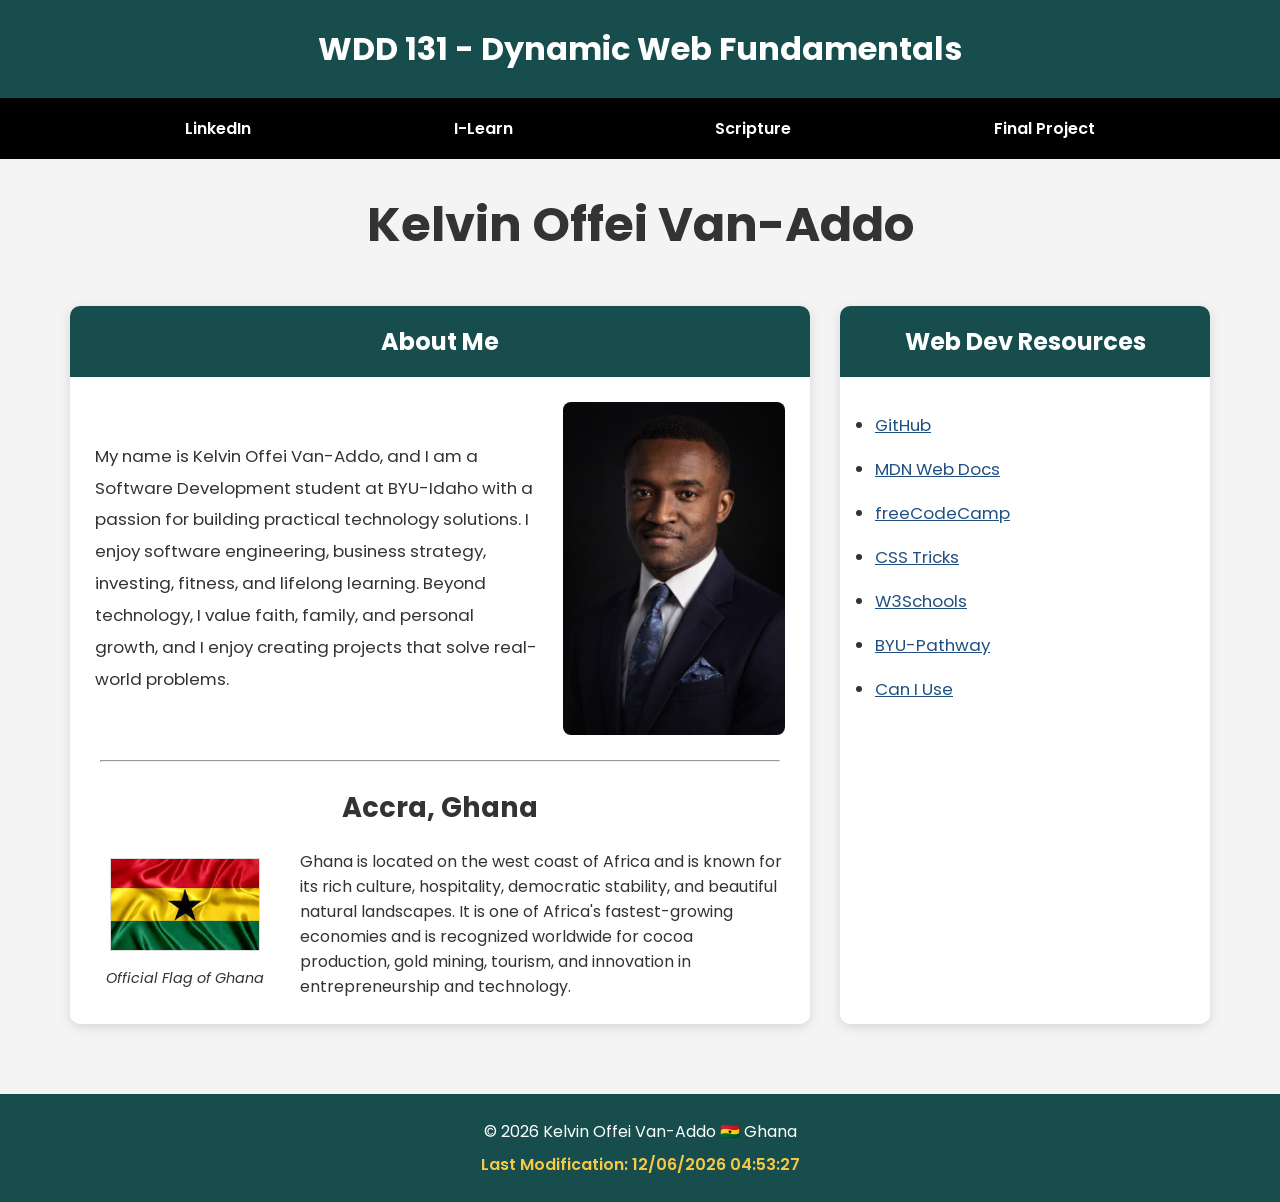
==== commit 11681012: "flag update" ====
--- a/index.html
+++ b/index.html
@@ -84,7 +84,7 @@
 
                     <figure>
 
-                        <img src="images/ghana-flag.png" alt="Official Flag of Ghana">
+                        <img src="images/ghana_flag.jpg" alt="Official Flag of Ghana">
 
                         <figcaption>Official Flag of Ghana</figcaption>
 
